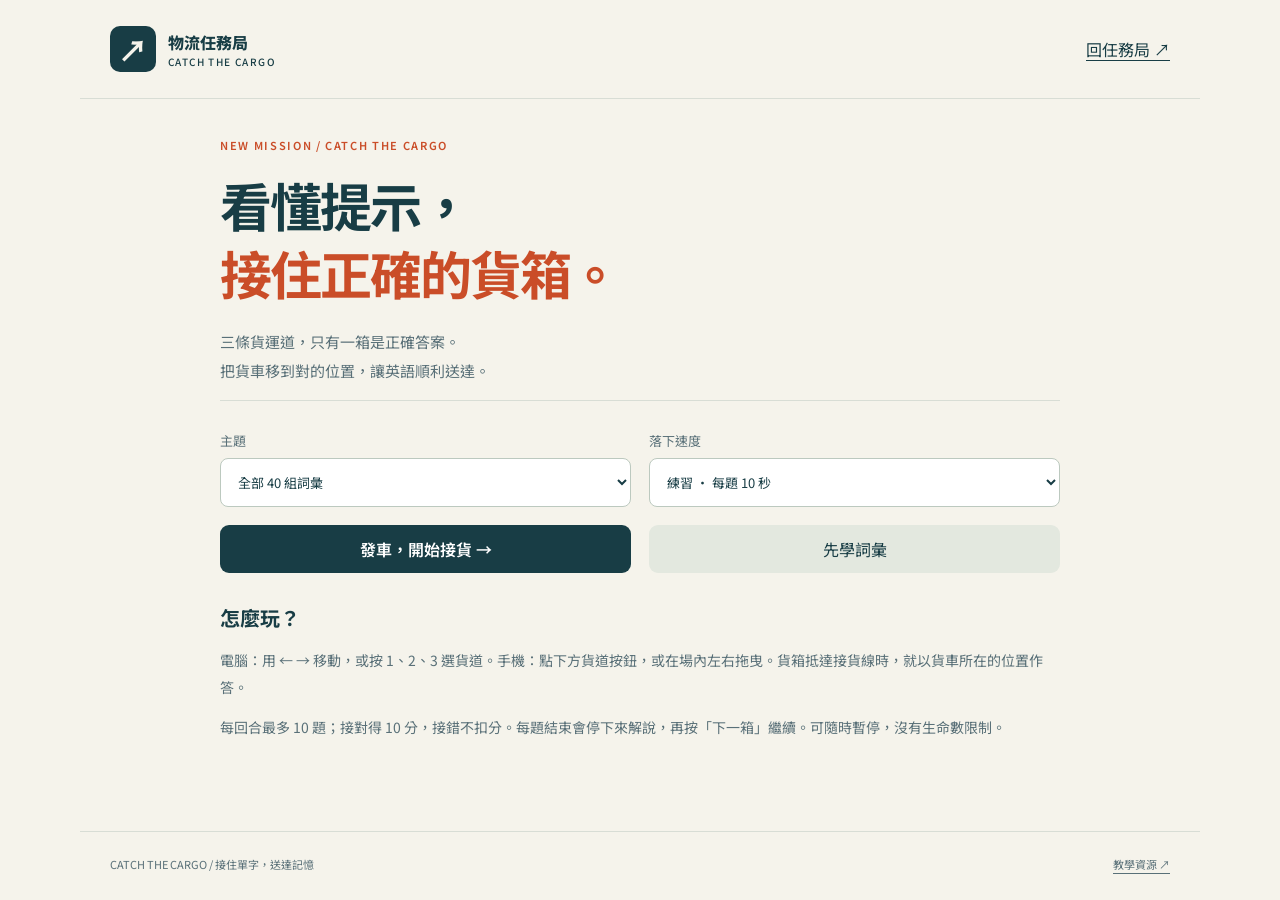
==== catch.html @ b596f2d3 "Add cargo catch game with keyboard, touch, pause and vocabulary review" ====
<!doctype html>
<html lang="zh-Hant"><head><meta charset="utf-8"><meta name="viewport" content="width=device-width,initial-scale=1"><meta name="theme-color" content="#133b45"><title>貨箱接接樂｜物流任務局</title><link rel="stylesheet" href="style.css"><link rel="stylesheet" href="catch.css"></head>
<body><header class="top"><a class="brand" href="./"><span class="brand-icon" aria-hidden="true">↗</span><span>物流任務局<small>CATCH THE CARGO</small></span></a><a href="./">回任務局 ↗</a></header><main class="catch-main">
<section id="catch-setup"><p class="eyebrow">NEW MISSION / CATCH THE CARGO</p><h1>看懂提示，<br><em>接住正確的貨箱。</em></h1><p class="intro">三條貨運道，只有一箱是正確答案。<br>把貨車移到對的位置，讓英語順利送達。</p><div class="setup"><label>主題<select id="catch-category"><option value="all">全部 40 組詞彙</option></select></label><label>落下速度<select id="catch-speed"><option value="10000">練習 · 每題 10 秒</option><option value="7000">挑戰 · 每題 7 秒</option></select></label><button id="catch-start" class="primary">發車，開始接貨 →</button><a href="./" class="secondary">先學詞彙</a></div><div class="catch-rules"><h2>怎麼玩？</h2><p>電腦：用 ← → 移動，或按 1、2、3 選貨道。手機：點下方貨道按鈕，或在場內左右拖曳。貨箱抵達接貨線時，就以貨車所在的位置作答。</p><p>每回合最多 10 題；接對得 10 分，接錯不扣分。每題結束會停下來解說，再按「下一箱」繼續。可隨時暫停，沒有生命數限制。</p></div></section>
<section id="catch-play" hidden><div class="section-head"><a href="./">← 返回任務局</a><button id="catch-pause" class="secondary">暫停</button></div><div class="catch-status"><span id="catch-count"></span><span id="catch-score"></span><span id="catch-time"></span></div><div class="catch-target"><p class="eyebrow">CATCH THIS / 接住這個詞</p><h2 id="catch-prompt"></h2></div><div id="catch-arena" class="catch-arena" aria-label="三條貨道，使用下方按鈕或左右方向鍵移動貨車"><div class="lane-lines" aria-hidden="true"><span>01</span><span>02</span><span>03</span></div><div id="catch-boxes" class="catch-boxes"></div><div class="catch-line" aria-hidden="true">接貨線</div><div id="catch-truck" class="catch-truck" aria-hidden="true"><span>▣</span> 物流車<div class="wheels">●　　 ●</div></div><div id="catch-overlay" class="catch-overlay" hidden><strong>暫停中</strong><span>按「繼續」再接貨</span></div></div><div class="lane-controls" role="group" aria-label="選擇貨車所在貨道"><button data-lane="0" class="secondary" aria-pressed="false">1 · 左道</button><button data-lane="1" class="secondary" aria-pressed="true">2 · 中道</button><button data-lane="2" class="secondary" aria-pressed="false">3 · 右道</button></div><p class="catch-help">← → 移動 · 1 / 2 / 3 選道 · 空白鍵暫停</p><div id="catch-feedback" class="feedback" aria-live="polite"></div><button id="catch-next" class="primary" hidden>下一箱 →</button></section>
<section id="catch-results" class="result" hidden><p class="eyebrow">DELIVERY REPORT</p><h1>這一趟，辛苦了！</h1><p id="catch-final-score" class="big-score"></p><p id="catch-final-text"></p><div class="result-actions"><button id="catch-retry" class="primary">錯題再接一次</button><button id="catch-again" class="secondary">重新發車</button><button id="catch-settings" class="quiet">更換主題或速度</button></div><div id="catch-review"></div></section>
</main><footer><span>CATCH THE CARGO / 接住單字，送達記憶</span><a href="https://github.com/ij-teacher/logistics-vocabulary-game">教學資源 ↗</a></footer><script src="resources/vocabulary.js"></script><script src="catch-engine.js"></script><script src="catch.js"></script></body></html>
---- style.css ----
@import url('https://fonts.googleapis.com/css2?family=Noto+Sans+TC:wght@400;500;600;700;800&display=swap');
:root{--ink:#183d45;--muted:#597078;--paper:#f5f3eb;--orange:#ca4d28;--line:#d8ddd5;--mint:#e5eee5}*{box-sizing:border-box}body{margin:0;background:var(--paper);color:var(--ink);font-family:'Noto Sans TC',system-ui,sans-serif}button,select,a{ -webkit-tap-highlight-color:transparent}button,select{font:inherit}button,a{touch-action:manipulation}button{cursor:pointer}a{color:inherit;text-underline-offset:4px}button:focus-visible,a:focus-visible,select:focus-visible{outline:3px solid var(--orange);outline-offset:4px}button:disabled{cursor:default}button,.secondary{min-height:46px;border-radius:9px;padding:12px 20px;border:0}.primary{background:var(--ink);color:#fff;font-weight:600}.primary:hover{background:#245661}.secondary{background:#e3e8df;color:var(--ink);text-decoration:none;display:inline-flex;justify-content:center;align-items:center}.quiet{background:transparent;color:var(--ink)}.top,main,footer{max-width:1120px;margin:auto}.top{padding:26px 30px;display:flex;justify-content:space-between;align-items:center;border-bottom:1px solid var(--line)}.brand{text-decoration:none;display:flex;gap:12px;align-items:center;font-weight:800}.brand small{display:block;letter-spacing:.14em;font-size:10px;font-weight:500}.brand-icon{background:var(--ink);color:var(--paper);border-radius:10px;font-size:30px;width:46px;height:46px;display:grid;place-items:center}main{padding:38px 30px 60px}.hero{display:grid;grid-template-columns:1.4fr 1fr;gap:46px;align-items:center;padding:25px 0 55px}.eyebrow,.label{font-size:11px;font-weight:600;letter-spacing:.15em}.eyebrow{color:var(--orange);margin:0 0 18px}h1{font-size:clamp(34px,5vw,57px);line-height:1.3;letter-spacing:-.04em;margin:0 0 22px}h1 em{font-style:normal;color:var(--orange)}h2{font-size:26px;line-height:1.5;margin:0}h3{margin:10px 0}.intro{font-size:15px;line-height:1.9;color:var(--muted)}.tags{display:flex;flex-wrap:wrap;gap:10px;margin-top:24px}.tags span{border:1px solid #cbd3c7;border-radius:30px;padding:7px 13px;font-size:12px}.shipment{min-height:305px;background:var(--mint);border-radius:18px;padding:24px;display:flex;flex-direction:column;align-items:center;justify-content:space-between;gap:18px;transform:rotate(2deg)}.label{color:var(--muted)}.parcel{background:#d4a978;width:155px;height:130px;border:2px solid #a57e52;box-shadow:12px 10px 0 #b99365;display:flex;flex-direction:column;align-items:center;justify-content:center;font-size:40px;font-weight:800;position:relative;transform:rotate(-7deg)}.parcel:before{content:'';position:absolute;top:0;left:65px;width:24px;height:25px;background:#f0d5ae}.parcel span{font-size:6px;letter-spacing:.05em}.route{display:flex;gap:18px;font-size:13px}.route b{font-weight:400;color:var(--orange)}.setup{border-top:1px solid var(--line);padding-top:30px;display:grid;grid-template-columns:1fr 1fr;gap:18px;align-items:end}.setup>div{grid-column:1/-1}.setup .eyebrow{margin-bottom:8px}.setup h2{margin-bottom:10px}.setup label{display:flex;flex-direction:column;gap:8px;font-size:13px;color:var(--muted)}select{border:1px solid #bcc9bf;background:#fff;border-radius:8px;padding:13px;color:var(--ink);width:100%;min-height:48px}.privacy{font-size:12px;color:var(--muted);margin:18px 0 36px}.teacher{border-top:1px solid var(--line);padding-top:22px;line-height:1.9;font-size:13px}.teacher summary{cursor:pointer;font-weight:600}.teacher p{max-width:760px}.section-head{display:flex;align-items:center;justify-content:space-between;gap:12px;margin:0 0 30px}.score{font-weight:700}.progress-label{display:flex;justify-content:space-between;font-size:13px;gap:12px}progress{appearance:none;width:100%;height:7px;border:0;border-radius:5px;margin:12px 0 30px;background:#dce4d9}progress::-webkit-progress-bar{background:#dce4d9;border-radius:5px}progress::-webkit-progress-value{background:var(--orange);border-radius:5px}progress::-moz-progress-bar{background:var(--orange)}.question-card{background:#fff;border:1px solid var(--line);border-radius:18px;padding:36px;max-width:850px;margin:auto}.question-card h2{overflow-wrap:anywhere}.hint{color:var(--muted);font-size:13px;line-height:1.7;min-height:18px}.answers{display:grid;grid-template-columns:1fr 1fr;gap:14px;margin-top:28px}.answer{text-align:left;border:1px solid #cbd6cb;background:var(--paper);color:var(--ink);line-height:1.6;padding:18px;overflow-wrap:anywhere;display:flex;align-items:center;gap:12px}.answer:not(:disabled):hover{background:var(--mint)}.answer .letter{font-size:12px;color:var(--muted);flex-shrink:0}.answer.correct{border:2px solid #27734e;background:#e6f3e9}.answer.wrong{border:2px solid #b43e29;background:#fcece7}.feedback{margin:20px 0;line-height:1.8}.feedback:empty{display:none}.feedback strong{display:block}.study-card{text-align:center;min-height:330px;display:flex;align-items:center;justify-content:center;flex-direction:column;gap:18px}.study-card p{margin:0}.abbr{color:var(--orange);font-size:24px}.study-card #study-def{line-height:1.8;color:var(--muted)}.study-nav{display:flex;justify-content:space-between;margin:25px auto;max-width:850px}.result{max-width:850px;margin:25px auto}.result h1{font-size:38px}.big-score{font-size:64px;font-weight:800;margin:20px 0;color:var(--orange)}.result-actions{display:flex;flex-wrap:wrap;gap:12px;margin:24px 0}.review-item{padding:18px 0;border-top:1px solid var(--line);line-height:1.8}.review-item p{margin:8px 0;font-size:14px;color:var(--muted)}.qr-panel{text-align:center;background:#fff;border:1px solid var(--line);padding:30px;border-radius:18px;max-width:650px;margin:0 auto}.qr-panel .result-actions{justify-content:center}.qr-panel p{overflow-wrap:anywhere;line-height:1.8}.qr-panel img{max-width:100%;height:auto}.qr-panel h2{font-size:22px}footer{padding:24px 30px;border-top:1px solid var(--line);font-size:11px;display:flex;justify-content:space-between;gap:20px;color:var(--muted)}[hidden]{display:none!important}@media(max-width:650px){.top{padding:18px}.top .quiet{font-size:12px;padding:10px}.brand{font-size:14px}.brand-icon{width:36px;height:36px}main{padding:24px 18px 40px}.hero{grid-template-columns:1fr;gap:28px;padding:15px 0 35px}.shipment{min-height:220px;transform:none}.parcel{height:90px;width:120px;font-size:32px}.parcel:before{left:48px}.shipment .label{font-size:9px}.setup{grid-template-columns:1fr}.setup>div{grid-column:auto}.answers{grid-template-columns:1fr;gap:10px}.question-card{padding:23px 18px}.question-card h2{font-size:22px}.section-head{margin-bottom:20px}.qr-panel{padding:20px 14px}.qr-panel .section-head{flex-wrap:wrap}footer{padding:20px 18px;flex-wrap:wrap}.intro br{display:none}}@media print{body>*{display:none!important}main{display:block!important;padding:0}main>*{display:none!important}main>#qr-panel{display:block!important;border:0}.qr-panel .section-head{justify-content:center}.qr-panel button,.qr-panel .result-actions{display:none!important}}
---- catch.css ----
.catch-main{max-width:900px}.catch-main h1{font-size:clamp(34px,5vw,52px)}.catch-rules{margin:30px 0;line-height:1.9;color:var(--muted);font-size:14px}.catch-rules h2{font-size:20px;color:var(--ink)}.catch-status{display:flex;justify-content:space-between;gap:12px;font-size:14px;font-weight:600;font-variant-numeric:tabular-nums}.catch-target{margin:22px 0 18px;padding:18px 22px;background:var(--mint);border-radius:12px}.catch-target .eyebrow{margin-bottom:8px}.catch-arena{height:360px;position:relative;overflow:hidden;background:#e5ece5;border:1px solid #bdcdbf;border-radius:14px;touch-action:pan-y;user-select:none}.lane-lines{position:absolute;inset:0;display:grid;grid-template-columns:repeat(3,1fr);color:#799083;font-size:12px;text-align:center}.lane-lines span{padding-top:12px;border-right:1px dashed #aabdaf}.lane-lines span:last-child{border:0}.catch-boxes{position:absolute;left:0;right:0;top:0;height:112px;display:grid;grid-template-columns:repeat(3,1fr);gap:12px;padding:0 12px;will-change:transform}.cargo-box{position:relative;display:flex;flex-direction:column;align-items:center;justify-content:center;text-align:center;gap:5px;padding:15px 8px 8px;background:#e1bb8c;color:#413824;border:2px solid #b89567;border-radius:8px;overflow-wrap:anywhere;font-size:15px;line-height:1.4;font-weight:600}.cargo-box:before{content:'';position:absolute;top:0;width:22px;height:10px;background:#f4dfb7}.cargo-box small{font-size:12px;font-weight:400}.cargo-box.is-right{border:3px solid #28734e;background:#d4ebd9}.cargo-box.is-wrong{border:3px solid #b43e29;background:#f4d6cb}.catch-truck{position:absolute;bottom:22px;left:calc(100% / 3);width:calc(100% / 3);padding:10px;text-align:center;background:var(--ink);color:#fff;border-radius:10px;box-sizing:border-box;max-width:none;border:8px solid #e5ece5;transition:left .09s linear;font-size:16px}.catch-truck>span{color:#e1bb8c}.wheels{position:absolute;bottom:-8px;left:0;right:0;color:#183d45;font-size:19px}.catch-line{position:absolute;bottom:108px;left:0;right:0;border-top:2px dashed #799083;color:#597078;font-size:11px;padding:3px 10px}.lane-controls{display:grid;grid-template-columns:repeat(3,1fr);gap:12px;margin-top:14px}.lane-controls button[aria-pressed=true]{background:var(--ink);color:#fff}.catch-help{font-size:12px;color:var(--muted);text-align:center}.catch-overlay{position:absolute;inset:0;z-index:3;background:#f5f3ebed;display:flex;align-items:center;justify-content:center;flex-direction:column;gap:10px}.catch-overlay strong{font-size:26px}.catch-overlay span{font-size:14px}.catch-link{grid-column:1/-1;background:#ca4d28;color:#fff;text-decoration:none;border-radius:9px;padding:16px 20px;display:flex;justify-content:space-between;align-items:center;font-weight:600;gap:12px}.catch-link small{font-size:12px;font-weight:400;opacity:.95}@media(max-width:650px){.catch-arena{height:330px}.catch-boxes{gap:6px;padding:0 5px;height:112px}.cargo-box{font-size:12px;padding:15px 5px 6px}.cargo-box small{font-size:11px}.lane-controls{gap:6px}.lane-controls button{padding:12px 6px;font-size:13px}.catch-truck{font-size:13px;padding:8px 2px}.catch-target{padding:15px}.catch-target h2{font-size:23px}.catch-link{align-items:flex-start;flex-direction:column}.catch-status{font-size:13px}}@media(prefers-reduced-motion:reduce){.catch-truck{transition:none}}
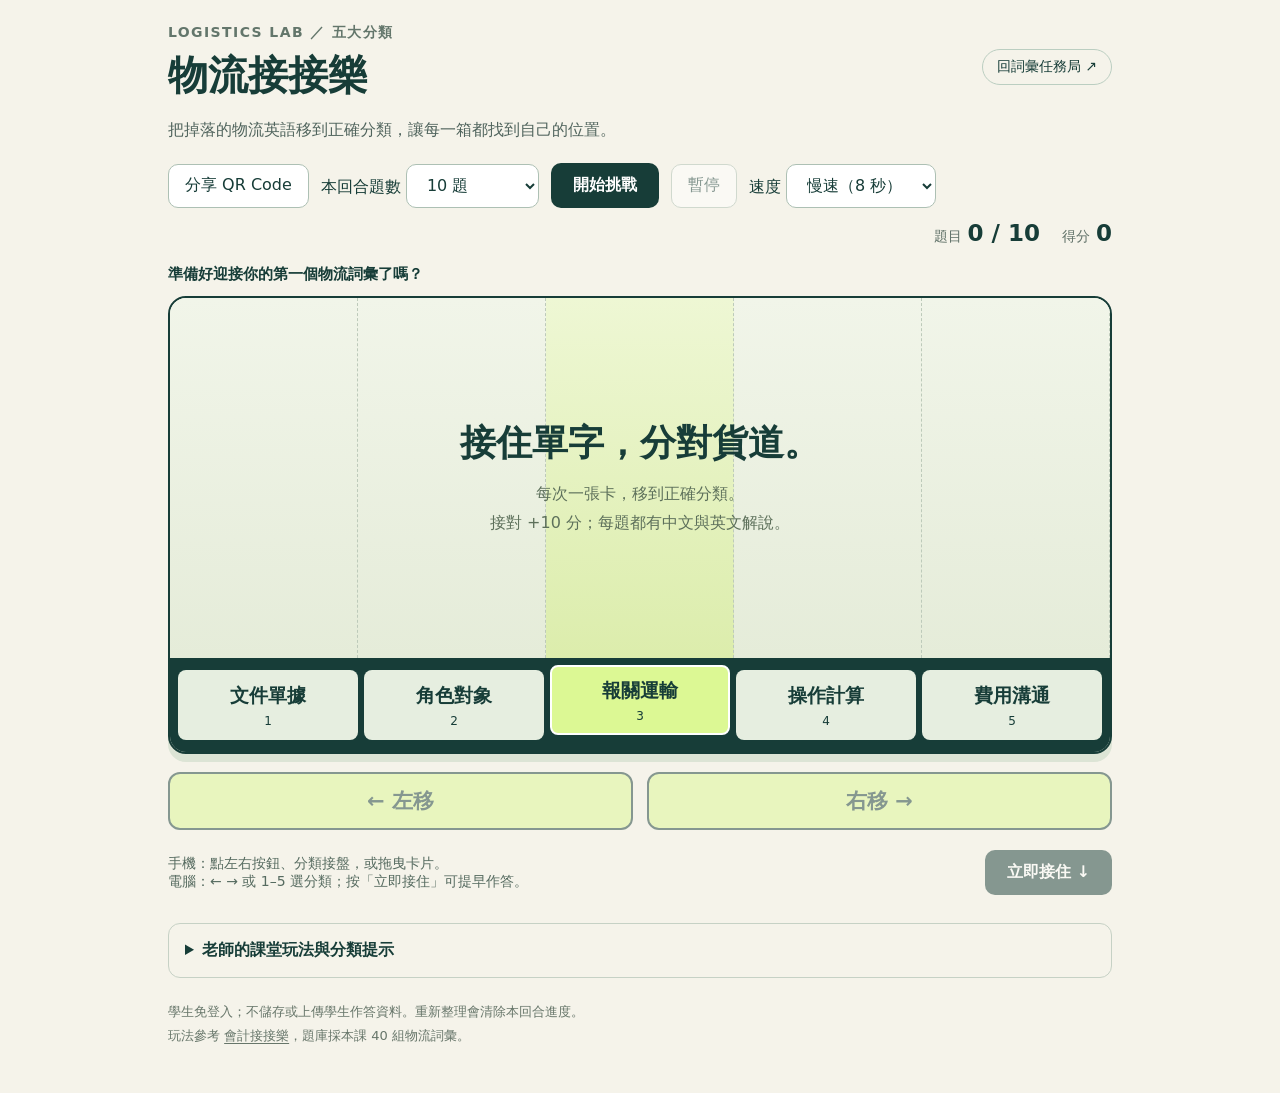
==== commit a09ed276: "Match accounting catch gameplay with five logistics categories and direct QR" ====
--- a/catch.html
+++ b/catch.html
@@ -1,7 +1,10 @@
-<!doctype html>
-<html lang="zh-Hant"><head><meta charset="utf-8"><meta name="viewport" content="width=device-width,initial-scale=1"><meta name="theme-color" content="#133b45"><title>貨箱接接樂｜物流任務局</title><link rel="stylesheet" href="style.css"><link rel="stylesheet" href="catch.css"></head>
-<body><header class="top"><a class="brand" href="./"><span class="brand-icon" aria-hidden="true">↗</span><span>物流任務局<small>CATCH THE CARGO</small></span></a><a href="./">回任務局 ↗</a></header><main class="catch-main">
-<section id="catch-setup"><p class="eyebrow">NEW MISSION / CATCH THE CARGO</p><h1>看懂提示，<br><em>接住正確的貨箱。</em></h1><p class="intro">三條貨運道，只有一箱是正確答案。<br>把貨車移到對的位置，讓英語順利送達。</p><div class="setup"><label>主題<select id="catch-category"><option value="all">全部 40 組詞彙</option></select></label><label>落下速度<select id="catch-speed"><option value="10000">練習 · 每題 10 秒</option><option value="7000">挑戰 · 每題 7 秒</option></select></label><button id="catch-start" class="primary">發車，開始接貨 →</button><a href="./" class="secondary">先學詞彙</a></div><div class="catch-rules"><h2>怎麼玩？</h2><p>電腦：用 ← → 移動，或按 1、2、3 選貨道。手機：點下方貨道按鈕，或在場內左右拖曳。貨箱抵達接貨線時，就以貨車所在的位置作答。</p><p>每回合最多 10 題；接對得 10 分，接錯不扣分。每題結束會停下來解說，再按「下一箱」繼續。可隨時暫停，沒有生命數限制。</p></div></section>
-<section id="catch-play" hidden><div class="section-head"><a href="./">← 返回任務局</a><button id="catch-pause" class="secondary">暫停</button></div><div class="catch-status"><span id="catch-count"></span><span id="catch-score"></span><span id="catch-time"></span></div><div class="catch-target"><p class="eyebrow">CATCH THIS / 接住這個詞</p><h2 id="catch-prompt"></h2></div><div id="catch-arena" class="catch-arena" aria-label="三條貨道，使用下方按鈕或左右方向鍵移動貨車"><div class="lane-lines" aria-hidden="true"><span>01</span><span>02</span><span>03</span></div><div id="catch-boxes" class="catch-boxes"></div><div class="catch-line" aria-hidden="true">接貨線</div><div id="catch-truck" class="catch-truck" aria-hidden="true"><span>▣</span> 物流車<div class="wheels">●　　 ●</div></div><div id="catch-overlay" class="catch-overlay" hidden><strong>暫停中</strong><span>按「繼續」再接貨</span></div></div><div class="lane-controls" role="group" aria-label="選擇貨車所在貨道"><button data-lane="0" class="secondary" aria-pressed="false">1 · 左道</button><button data-lane="1" class="secondary" aria-pressed="true">2 · 中道</button><button data-lane="2" class="secondary" aria-pressed="false">3 · 右道</button></div><p class="catch-help">← → 移動 · 1 / 2 / 3 選道 · 空白鍵暫停</p><div id="catch-feedback" class="feedback" aria-live="polite"></div><button id="catch-next" class="primary" hidden>下一箱 →</button></section>
-<section id="catch-results" class="result" hidden><p class="eyebrow">DELIVERY REPORT</p><h1>這一趟，辛苦了！</h1><p id="catch-final-score" class="big-score"></p><p id="catch-final-text"></p><div class="result-actions"><button id="catch-retry" class="primary">錯題再接一次</button><button id="catch-again" class="secondary">重新發車</button><button id="catch-settings" class="quiet">更換主題或速度</button></div><div id="catch-review"></div></section>
-</main><footer><span>CATCH THE CARGO / 接住單字，送達記憶</span><a href="https://github.com/ij-teacher/logistics-vocabulary-game">教學資源 ↗</a></footer><script src="resources/vocabulary.js"></script><script src="catch-engine.js"></script><script src="catch.js"></script></body></html>
+<!doctype html><html lang="zh-Hant"><head><meta charset="utf-8"><meta name="viewport" content="width=device-width,initial-scale=1"><meta name="theme-color" content="#173d38"><title>物流接接樂｜五大分類挑戰</title><link rel="stylesheet" href="catch.css"></head><body><main>
+<header><div><div class="tag">LOGISTICS LAB ／ 五大分類</div><h1>物流接接樂</h1></div><a class="badge" href="./">回詞彙任務局 ↗</a></header><p class="intro">把掉落的物流英語移到正確分類，讓每一箱都找到自己的位置。</p>
+<div class="toolbar"><button id="share-game" class="secondary">分享 QR Code</button><label>本回合題數 <select id="round-count" class="secondary"><option value="10">10 題</option><option value="20">20 題</option><option value="all">全部 40 題</option></select></label><button id="catch-start" class="primary">開始挑戰</button><button id="catch-pause" class="secondary" disabled>暫停</button><label>速度 <select id="catch-speed" class="secondary"><option value="8000">慢速（8 秒）</option><option value="5000">快速（5 秒）</option></select></label><div class="stats"><div><span>題目</span><b id="catch-count">0 / 10</b></div><div><span>得分</span><b id="catch-score">0</b></div></div></div>
+<div id="current-term" class="current-term" aria-live="polite">準備好迎接你的第一個物流詞彙了嗎？</div>
+<section class="board" aria-label="物流五大分類接物遊戲"><div id="catch-sky" class="sky"><div class="lane"></div><div class="lane"></div><div class="lane active"></div><div class="lane"></div><div class="lane"></div><div id="catch-card" hidden></div><div id="catch-welcome" class="welcome"><strong>接住單字，分對貨道。</strong><span>每次一張卡，移到正確分類。<br>接對 +10 分；每題都有中文與英文解說。</span></div><div id="catch-paused" class="paused" hidden><strong>暫停中</strong><span>按「繼續」再接貨</span></div></div><div id="catch-bins" class="bins" role="group" aria-label="五個物流分類"></div></section>
+<div class="mobile-controls" aria-label="左右移動控制"><button id="move-left" class="move-button" disabled>← 左移</button><button id="move-right" class="move-button" disabled>右移 →</button></div><div class="below"><span class="hint">手機：點左右按鈕、分類接盤，或拖曳卡片。<br>電腦：← → 或 1–5 選分類；按「立即接住」可提早作答。</span><button id="catch-now" class="primary" disabled>立即接住 ↓</button></div>
+<section id="catch-feedback" class="feedback" aria-live="polite" hidden><h2 id="feedback-title"></h2><p id="feedback-text"></p></section><section id="catch-results" class="summary" hidden><h2 id="final-title"></h2><p id="final-text"></p><div class="toolbar"><button id="catch-retry" class="primary">錯題再接一次</button><button id="catch-again" class="secondary">再玩一回合</button></div><div id="catch-review"></div></section>
+<details><summary>老師的課堂玩法與分類提示</summary><p>玩法參考「會計接接樂」。每題出現一個英文詞彙，移動卡片到下方正確的分類，落到底部或按「立即接住」即作答。接完自動進入下一題，下方保留上一題解說。每回合隨機抽題且不重複，可選 10 題、20 題或全部 40 題。答對 10 分、不扣分，可暫停、調速及錯題重練。</p><p>分類依本課詞彙表：例如 Booking 歸「操作計算」、Customs Clearance 歸「報關運輸」、Incoterms 歸「費用溝通」。實務工作可能跨類，本遊戲依教師提供的五類練習。</p><p><a href="resources/vocabulary.csv">下載中英詞彙表</a> · <a href="resources/teacher-guide.md">教師使用說明</a> · <a href="https://github.com/ij-teacher/logistics-vocabulary-game">GitHub 教材與原始碼</a></p></details>
+<dialog id="share-dialog" aria-labelledby="share-title"><h2 id="share-title">分享物流接接樂</h2><p>學生掃碼即可玩，不用登入。</p><img src="assets/catch-qr.svg" width="280" height="280" alt="物流接接樂網址 QR code"><p><a href="https://ij-teacher.github.io/logistics-vocabulary-game/catch.html">ij-teacher.github.io/logistics-vocabulary-game/catch.html</a></p><div class="toolbar"><a class="secondary" href="assets/catch-qr.svg" download="logistics-catch-qr.svg">下載 QR Code</a><button id="print-share" class="primary">列印</button><button id="close-share" class="secondary">關閉</button></div></dialog>
+<footer>學生免登入；不儲存或上傳學生作答資料。重新整理會清除本回合進度。<br>玩法參考 <a href="https://ij-teacher.github.io/accounting-catch-game/">會計接接樂</a>，題庫採本課 40 組物流詞彙。</footer></main><script src="resources/vocabulary.js"></script><script src="catch-engine.js"></script><script src="catch.js"></script></body></html>
--- a/catch.css
+++ b/catch.css
@@ -1 +1 @@
-.catch-main{max-width:900px}.catch-main h1{font-size:clamp(34px,5vw,52px)}.catch-rules{margin:30px 0;line-height:1.9;color:var(--muted);font-size:14px}.catch-rules h2{font-size:20px;color:var(--ink)}.catch-status{display:flex;justify-content:space-between;gap:12px;font-size:14px;font-weight:600;font-variant-numeric:tabular-nums}.catch-target{margin:22px 0 18px;padding:18px 22px;background:var(--mint);border-radius:12px}.catch-target .eyebrow{margin-bottom:8px}.catch-arena{height:360px;position:relative;overflow:hidden;background:#e5ece5;border:1px solid #bdcdbf;border-radius:14px;touch-action:pan-y;user-select:none}.lane-lines{position:absolute;inset:0;display:grid;grid-template-columns:repeat(3,1fr);color:#799083;font-size:12px;text-align:center}.lane-lines span{padding-top:12px;border-right:1px dashed #aabdaf}.lane-lines span:last-child{border:0}.catch-boxes{position:absolute;left:0;right:0;top:0;height:112px;display:grid;grid-template-columns:repeat(3,1fr);gap:12px;padding:0 12px;will-change:transform}.cargo-box{position:relative;display:flex;flex-direction:column;align-items:center;justify-content:center;text-align:center;gap:5px;padding:15px 8px 8px;background:#e1bb8c;color:#413824;border:2px solid #b89567;border-radius:8px;overflow-wrap:anywhere;font-size:15px;line-height:1.4;font-weight:600}.cargo-box:before{content:'';position:absolute;top:0;width:22px;height:10px;background:#f4dfb7}.cargo-box small{font-size:12px;font-weight:400}.cargo-box.is-right{border:3px solid #28734e;background:#d4ebd9}.cargo-box.is-wrong{border:3px solid #b43e29;background:#f4d6cb}.catch-truck{position:absolute;bottom:22px;left:calc(100% / 3);width:calc(100% / 3);padding:10px;text-align:center;background:var(--ink);color:#fff;border-radius:10px;box-sizing:border-box;max-width:none;border:8px solid #e5ece5;transition:left .09s linear;font-size:16px}.catch-truck>span{color:#e1bb8c}.wheels{position:absolute;bottom:-8px;left:0;right:0;color:#183d45;font-size:19px}.catch-line{position:absolute;bottom:108px;left:0;right:0;border-top:2px dashed #799083;color:#597078;font-size:11px;padding:3px 10px}.lane-controls{display:grid;grid-template-columns:repeat(3,1fr);gap:12px;margin-top:14px}.lane-controls button[aria-pressed=true]{background:var(--ink);color:#fff}.catch-help{font-size:12px;color:var(--muted);text-align:center}.catch-overlay{position:absolute;inset:0;z-index:3;background:#f5f3ebed;display:flex;align-items:center;justify-content:center;flex-direction:column;gap:10px}.catch-overlay strong{font-size:26px}.catch-overlay span{font-size:14px}.catch-link{grid-column:1/-1;background:#ca4d28;color:#fff;text-decoration:none;border-radius:9px;padding:16px 20px;display:flex;justify-content:space-between;align-items:center;font-weight:600;gap:12px}.catch-link small{font-size:12px;font-weight:400;opacity:.95}@media(max-width:650px){.catch-arena{height:330px}.catch-boxes{gap:6px;padding:0 5px;height:112px}.cargo-box{font-size:12px;padding:15px 5px 6px}.cargo-box small{font-size:11px}.lane-controls{gap:6px}.lane-controls button{padding:12px 6px;font-size:13px}.catch-truck{font-size:13px;padding:8px 2px}.catch-target{padding:15px}.catch-target h2{font-size:23px}.catch-link{align-items:flex-start;flex-direction:column}.catch-status{font-size:13px}}@media(prefers-reduced-motion:reduce){.catch-truck{transition:none}}
+*{box-sizing:border-box}body{margin:0;background:#f5f3ea;color:#173d38;font-family:system-ui,'Microsoft JhengHei',sans-serif}button,select{font:inherit}button{cursor:pointer;touch-action:manipulation}button:disabled{cursor:default;opacity:.5}main{max-width:980px;margin:auto;padding:24px 18px}header{display:flex;align-items:center;justify-content:space-between;gap:12px}h1{font-size:clamp(26px,5vw,40px);margin:6px 0}p{line-height:1.65}a{color:inherit;text-underline-offset:3px}.tag{font-size:14px;font-weight:700;letter-spacing:.1em;color:#63766b}.badge{border:1px solid #bbcec1;padding:8px 14px;border-radius:24px;font-size:14px;white-space:nowrap;text-decoration:none}.intro{margin:8px 0 20px;color:#50645d}.toolbar{display:flex;gap:12px;align-items:center;flex-wrap:wrap;margin-bottom:16px}.primary{background:#173d38;color:white;border:0;border-radius:10px;padding:12px 22px;font-weight:700;min-height:44px}.secondary{background:white;border:1px solid #adc0b4;border-radius:10px;padding:10px 16px;color:#173d38;min-height:44px;text-decoration:none}.stats{margin-left:auto;display:flex;gap:22px}.stats span{font-size:14px;color:#617269}.stats b{font-size:23px;color:#173d38;margin-left:6px;font-variant-numeric:tabular-nums}.current-term{font-size:15px;font-weight:600;margin:10px 0;overflow-wrap:anywhere;line-height:1.6}.board{border:2px solid #173d38;border-radius:18px;overflow:hidden;background:#e9eee2;box-shadow:0 8px 0 #dce4d5;position:relative}.sky{height:clamp(260px,40vh,360px);position:relative;display:grid;grid-template-columns:repeat(5,1fr);touch-action:none}.lane{border-right:1px dashed #bdcaba;background:linear-gradient(180deg,#f1f5e9,#e5ecd9)}.lane:last-of-type{border:0}.lane.active{background:linear-gradient(180deg,#eef7d4,#dcedac)}#catch-card{position:absolute;top:16px;left:41%;width:18%;min-height:60px;display:flex;align-items:center;justify-content:center;text-align:center;padding:10px 5px;background:#fff9e8;border:2px solid #173d38;border-radius:12px;box-shadow:0 5px 0 #173d3826;font-weight:800;font-size:clamp(13px,2vw,19px);z-index:2;user-select:none;overflow-wrap:anywhere;line-height:1.4}.welcome,.paused{position:absolute;inset:0;display:flex;flex-direction:column;align-items:center;justify-content:center;text-align:center;padding:20px;pointer-events:none}.welcome strong{font-size:clamp(24px,4vw,36px)}.welcome span,.paused span{margin-top:12px;line-height:1.8;color:#5d705b}.paused{background:#f5f3eaed;z-index:3}.paused strong{font-size:28px}.bins{display:grid;grid-template-columns:repeat(5,minmax(0,1fr));gap:6px;background:#173d38;padding:12px 8px}.bin{border:2px solid transparent;border-radius:8px;background:#e6eee0;color:#173d38;min-height:70px;padding:7px 2px;font-weight:800;font-size:clamp(14px,2.1vw,19px);min-width:0;overflow-wrap:anywhere}.bin small{display:block;font-weight:400;font-size:12px;margin-top:5px}.bin[aria-pressed=true]{background:#dcf894;border-color:white;transform:translateY(-5px)}.mobile-controls{display:flex;gap:14px;margin-top:18px}.move-button{flex:1;min-height:58px;border:2px solid #173d38;border-radius:12px;background:#dcf894;color:#173d38;font-size:21px;font-weight:800;user-select:none}.move-button:active{background:#bad976;transform:translateY(2px)}.below{display:flex;justify-content:space-between;gap:10px;margin-top:20px;align-items:center;flex-wrap:wrap}.hint{font-size:14px;color:#566b60}.feedback{background:white;border:1px solid #c6d1c5;border-left:6px solid #658964;border-radius:12px;margin-top:18px;padding:18px}.feedback h2{font-size:22px;margin:0 0 8px}.feedback p{margin:0;overflow-wrap:anywhere}.feedback.bad{border-left-color:#b55c38}.summary{background:white;padding:24px;border-radius:16px;border:1px solid #c6d1c5;margin-top:20px}.summary h2{margin-top:0}.review-item{padding:14px 0;border-top:1px solid #e2e8dc;line-height:1.7}.review-item strong{display:block}details{margin-top:28px;padding:16px;border:1px solid #c6d1c5;border-radius:12px}summary{cursor:pointer;font-weight:700}footer{color:#67766a;font-size:13px;margin:22px 0;line-height:1.8}button:focus-visible,select:focus-visible,summary:focus-visible,a:focus-visible{outline:3px solid #b65b27;outline-offset:3px}#share-dialog{border:1px solid #adc0b4;border-radius:16px;padding:24px;max-width:520px;width:calc(100% - 32px);max-height:90dvh;overflow:auto;text-align:center;color:#173d38}#share-dialog::backdrop{background:#173d3880}#share-dialog img{display:block;max-width:100%;height:auto;margin:auto}#share-dialog a{overflow-wrap:anywhere}#share-dialog .toolbar{justify-content:center}[hidden]{display:none!important}.catch-link{grid-column:1/-1;background:#ca4d28;color:#fff;text-decoration:none;border-radius:9px;padding:16px 20px;display:flex;justify-content:space-between;align-items:center;font-weight:600;gap:12px}.catch-link small{font-size:12px;font-weight:400}@media(max-width:520px){main{padding:16px 10px}.stats{margin-left:0;width:100%;justify-content:space-between}.badge{font-size:12px;padding:7px}.toolbar{gap:8px;margin-bottom:10px}header{align-items:flex-start}.intro{font-size:14px;margin:6px 0 10px}.sky{height:clamp(165px,29svh,240px)}.bins{padding:8px 5px;gap:4px}.bin{min-height:60px;font-size:13px}.bin small{font-size:11px}.mobile-controls{margin-top:14px;gap:12px}.below{margin-top:10px}.hint{font-size:13px}.feedback{margin-top:12px;padding:14px}.feedback h2{font-size:18px}header .tag{font-size:12px}.stats b{font-size:20px}.current-term{font-size:14px}.catch-link{flex-direction:column;align-items:flex-start}}@media print{body main>*{display:none!important}body main>#share-dialog{display:block!important;position:static;border:0;max-height:none;width:100%}#share-dialog .toolbar{display:none}}
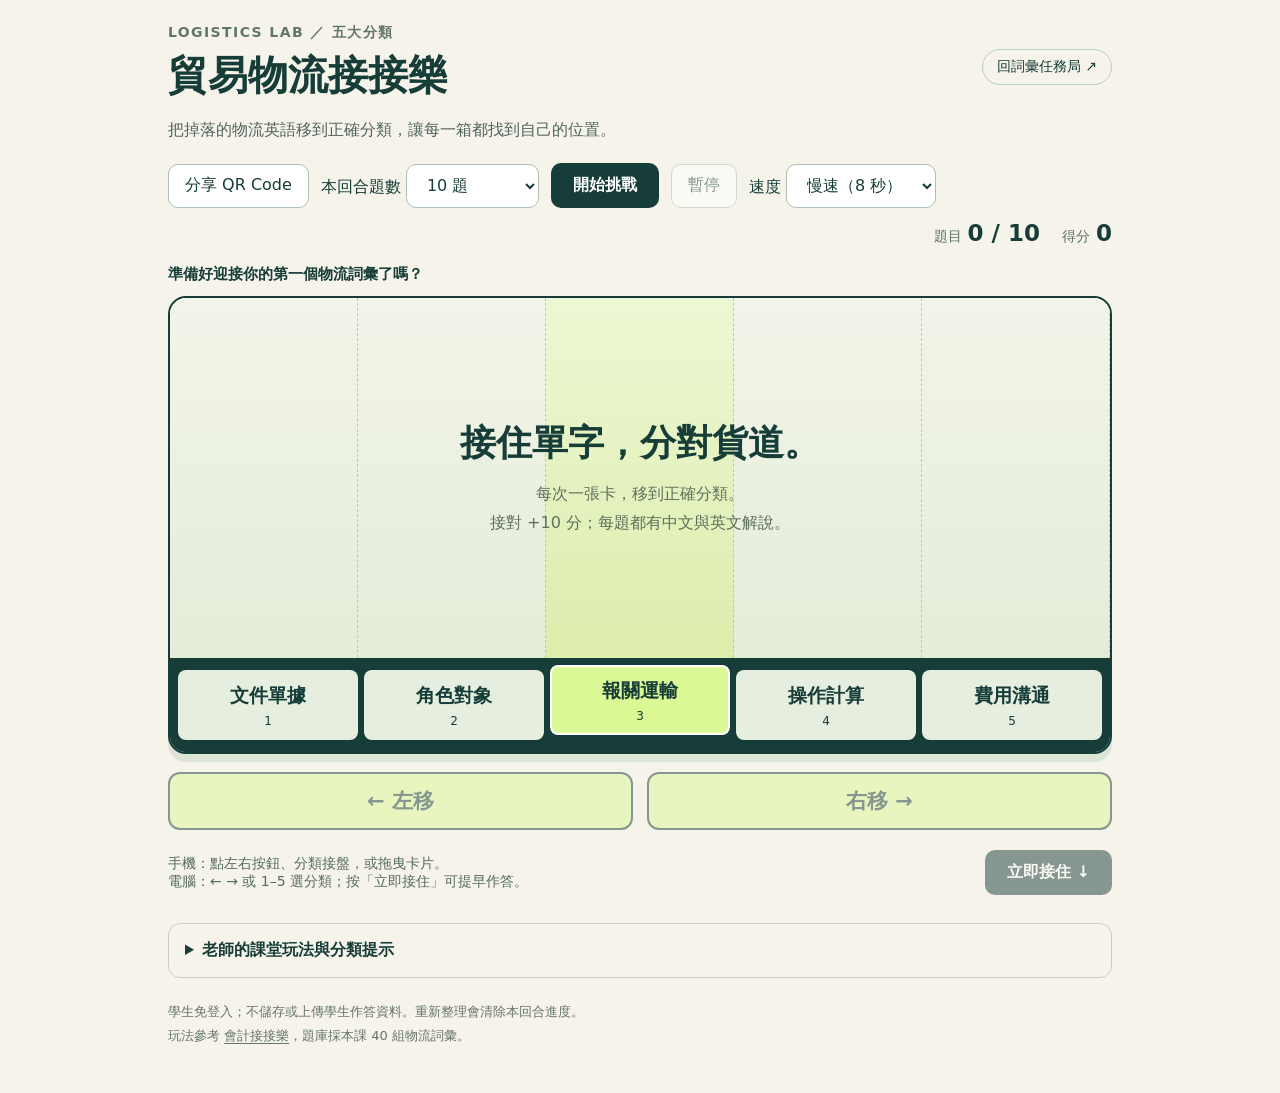
==== commit 45163eff: "Rename catch game to 貿易物流接接樂" ====
--- a/catch.html
+++ b/catch.html
@@ -1,10 +1,10 @@
-<!doctype html><html lang="zh-Hant"><head><meta charset="utf-8"><meta name="viewport" content="width=device-width,initial-scale=1"><meta name="theme-color" content="#173d38"><title>物流接接樂｜五大分類挑戰</title><link rel="stylesheet" href="catch.css"></head><body><main>
-<header><div><div class="tag">LOGISTICS LAB ／ 五大分類</div><h1>物流接接樂</h1></div><a class="badge" href="./">回詞彙任務局 ↗</a></header><p class="intro">把掉落的物流英語移到正確分類，讓每一箱都找到自己的位置。</p>
+<!doctype html><html lang="zh-Hant"><head><meta charset="utf-8"><meta name="viewport" content="width=device-width,initial-scale=1"><meta name="theme-color" content="#173d38"><title>貿易物流接接樂｜五大分類挑戰</title><link rel="stylesheet" href="catch.css?v=5"></head><body><main>
+<header><div><div class="tag">LOGISTICS LAB ／ 五大分類</div><h1>貿易物流接接樂</h1></div><a class="badge" href="./">回詞彙任務局 ↗</a></header><p class="intro">把掉落的物流英語移到正確分類，讓每一箱都找到自己的位置。</p>
 <div class="toolbar"><button id="share-game" class="secondary">分享 QR Code</button><label>本回合題數 <select id="round-count" class="secondary"><option value="10">10 題</option><option value="20">20 題</option><option value="all">全部 40 題</option></select></label><button id="catch-start" class="primary">開始挑戰</button><button id="catch-pause" class="secondary" disabled>暫停</button><label>速度 <select id="catch-speed" class="secondary"><option value="8000">慢速（8 秒）</option><option value="5000">快速（5 秒）</option></select></label><div class="stats"><div><span>題目</span><b id="catch-count">0 / 10</b></div><div><span>得分</span><b id="catch-score">0</b></div></div></div>
 <div id="current-term" class="current-term" aria-live="polite">準備好迎接你的第一個物流詞彙了嗎？</div>
 <section class="board" aria-label="物流五大分類接物遊戲"><div id="catch-sky" class="sky"><div class="lane"></div><div class="lane"></div><div class="lane active"></div><div class="lane"></div><div class="lane"></div><div id="catch-card" hidden></div><div id="catch-welcome" class="welcome"><strong>接住單字，分對貨道。</strong><span>每次一張卡，移到正確分類。<br>接對 +10 分；每題都有中文與英文解說。</span></div><div id="catch-paused" class="paused" hidden><strong>暫停中</strong><span>按「繼續」再接貨</span></div></div><div id="catch-bins" class="bins" role="group" aria-label="五個物流分類"></div></section>
 <div class="mobile-controls" aria-label="左右移動控制"><button id="move-left" class="move-button" disabled>← 左移</button><button id="move-right" class="move-button" disabled>右移 →</button></div><div class="below"><span class="hint">手機：點左右按鈕、分類接盤，或拖曳卡片。<br>電腦：← → 或 1–5 選分類；按「立即接住」可提早作答。</span><button id="catch-now" class="primary" disabled>立即接住 ↓</button></div>
 <section id="catch-feedback" class="feedback" aria-live="polite" hidden><h2 id="feedback-title"></h2><p id="feedback-text"></p></section><section id="catch-results" class="summary" hidden><h2 id="final-title"></h2><p id="final-text"></p><div class="toolbar"><button id="catch-retry" class="primary">錯題再接一次</button><button id="catch-again" class="secondary">再玩一回合</button></div><div id="catch-review"></div></section>
 <details><summary>老師的課堂玩法與分類提示</summary><p>玩法參考「會計接接樂」。每題出現一個英文詞彙，移動卡片到下方正確的分類，落到底部或按「立即接住」即作答。接完自動進入下一題，下方保留上一題解說。每回合隨機抽題且不重複，可選 10 題、20 題或全部 40 題。答對 10 分、不扣分，可暫停、調速及錯題重練。</p><p>分類依本課詞彙表：例如 Booking 歸「操作計算」、Customs Clearance 歸「報關運輸」、Incoterms 歸「費用溝通」。實務工作可能跨類，本遊戲依教師提供的五類練習。</p><p><a href="resources/vocabulary.csv">下載中英詞彙表</a> · <a href="resources/teacher-guide.md">教師使用說明</a> · <a href="https://github.com/ij-teacher/logistics-vocabulary-game">GitHub 教材與原始碼</a></p></details>
-<dialog id="share-dialog" aria-labelledby="share-title"><h2 id="share-title">分享物流接接樂</h2><p>學生掃碼即可玩，不用登入。</p><img src="assets/catch-qr.svg" width="280" height="280" alt="物流接接樂網址 QR code"><p><a href="https://ij-teacher.github.io/logistics-vocabulary-game/catch.html">ij-teacher.github.io/logistics-vocabulary-game/catch.html</a></p><div class="toolbar"><a class="secondary" href="assets/catch-qr.svg" download="logistics-catch-qr.svg">下載 QR Code</a><button id="print-share" class="primary">列印</button><button id="close-share" class="secondary">關閉</button></div></dialog>
-<footer>學生免登入；不儲存或上傳學生作答資料。重新整理會清除本回合進度。<br>玩法參考 <a href="https://ij-teacher.github.io/accounting-catch-game/">會計接接樂</a>，題庫採本課 40 組物流詞彙。</footer></main><script src="resources/vocabulary.js"></script><script src="catch-engine.js"></script><script src="catch.js"></script></body></html>
+<dialog id="share-dialog" aria-labelledby="share-title"><h2 id="share-title">分享貿易物流接接樂</h2><p>學生掃碼即可玩，不用登入。</p><img src="assets/catch-qr.svg" width="280" height="280" alt="貿易物流接接樂網址 QR code"><p><a href="https://ij-teacher.github.io/logistics-vocabulary-game/catch.html">ij-teacher.github.io/logistics-vocabulary-game/catch.html</a></p><div class="toolbar"><a class="secondary" href="assets/catch-qr.svg" download="logistics-catch-qr.svg">下載 QR Code</a><button id="print-share" class="primary">列印</button><button id="close-share" class="secondary">關閉</button></div></dialog>
+<footer>學生免登入；不儲存或上傳學生作答資料。重新整理會清除本回合進度。<br>玩法參考 <a href="https://ij-teacher.github.io/accounting-catch-game/">會計接接樂</a>，題庫採本課 40 組物流詞彙。</footer></main><script src="resources/vocabulary.js"></script><script src="catch-engine.js?v=5"></script><script src="catch.js?v=5"></script></body></html>
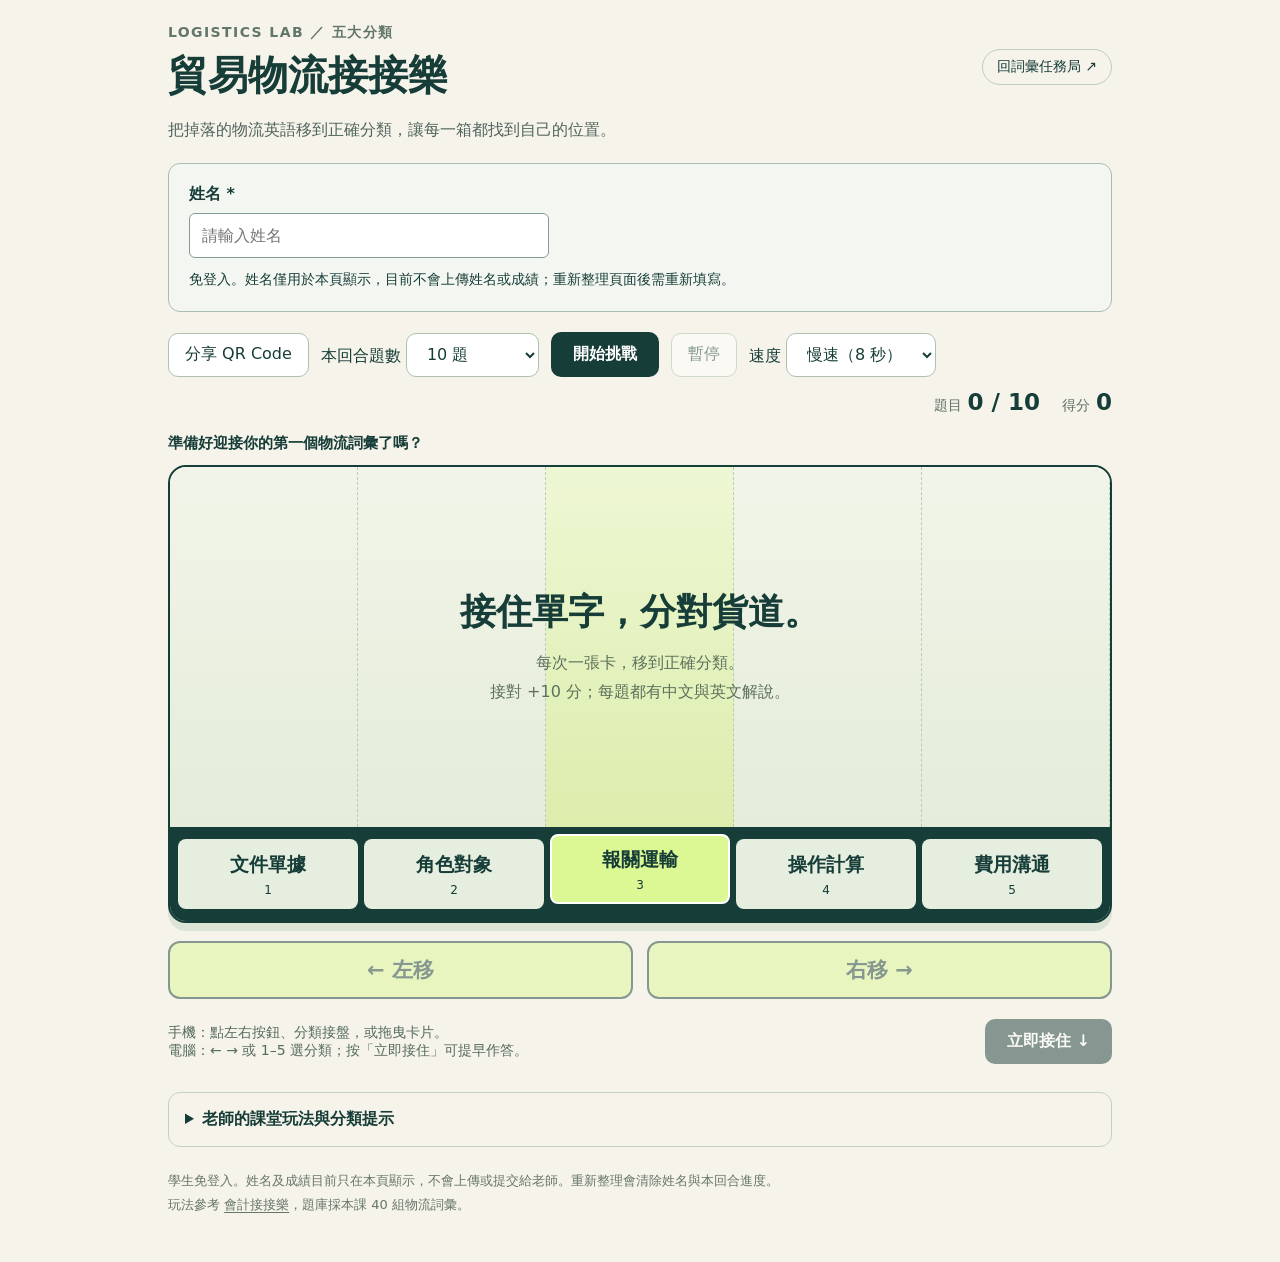
==== commit ddc0dcca: "Add required student name entry and named results without uploading student data" ====
--- a/catch.html
+++ b/catch.html
@@ -1,10 +1,10 @@
 <!doctype html><html lang="zh-Hant"><head><meta charset="utf-8"><meta name="viewport" content="width=device-width,initial-scale=1"><meta name="theme-color" content="#173d38"><title>貿易物流接接樂｜五大分類挑戰</title><link rel="stylesheet" href="catch.css?v=5"></head><body><main>
 <header><div><div class="tag">LOGISTICS LAB ／ 五大分類</div><h1>貿易物流接接樂</h1></div><a class="badge" href="./">回詞彙任務局 ↗</a></header><p class="intro">把掉落的物流英語移到正確分類，讓每一箱都找到自己的位置。</p>
-<div class="toolbar"><button id="share-game" class="secondary">分享 QR Code</button><label>本回合題數 <select id="round-count" class="secondary"><option value="10">10 題</option><option value="20">20 題</option><option value="all">全部 40 題</option></select></label><button id="catch-start" class="primary">開始挑戰</button><button id="catch-pause" class="secondary" disabled>暫停</button><label>速度 <select id="catch-speed" class="secondary"><option value="8000">慢速（8 秒）</option><option value="5000">快速（5 秒）</option></select></label><div class="stats"><div><span>題目</span><b id="catch-count">0 / 10</b></div><div><span>得分</span><b id="catch-score">0</b></div></div></div>
+<div class="student-entry" style="margin:20px 0;padding:20px;border:1px solid #aabbb4;border-radius:12px;background:#f4f7f1"><label for="catch-name" style="display:block;font-weight:700;margin-bottom:8px">姓名 <span aria-hidden="true">*</span></label><input id="catch-name" name="student-name" type="text" required maxlength="60" autocomplete="name" placeholder="請輸入姓名" style="width:100%;max-width:360px;padding:12px;font:inherit;border:1px solid #839b92;border-radius:6px" aria-describedby="catch-name-notice"><p id="catch-name-notice" style="font-size:14px;margin:10px 0 0">免登入。姓名僅用於本頁顯示，目前不會上傳姓名或成績；重新整理頁面後需重新填寫。</p></div><div class="toolbar"><button id="share-game" class="secondary">分享 QR Code</button><label>本回合題數 <select id="round-count" class="secondary"><option value="10">10 題</option><option value="20">20 題</option><option value="all">全部 40 題</option></select></label><button id="catch-start" class="primary">開始挑戰</button><button id="catch-pause" class="secondary" disabled>暫停</button><label>速度 <select id="catch-speed" class="secondary"><option value="8000">慢速（8 秒）</option><option value="5000">快速（5 秒）</option></select></label><div class="stats"><div><span>題目</span><b id="catch-count">0 / 10</b></div><div><span>得分</span><b id="catch-score">0</b></div></div></div>
 <div id="current-term" class="current-term" aria-live="polite">準備好迎接你的第一個物流詞彙了嗎？</div>
 <section class="board" aria-label="物流五大分類接物遊戲"><div id="catch-sky" class="sky"><div class="lane"></div><div class="lane"></div><div class="lane active"></div><div class="lane"></div><div class="lane"></div><div id="catch-card" hidden></div><div id="catch-welcome" class="welcome"><strong>接住單字，分對貨道。</strong><span>每次一張卡，移到正確分類。<br>接對 +10 分；每題都有中文與英文解說。</span></div><div id="catch-paused" class="paused" hidden><strong>暫停中</strong><span>按「繼續」再接貨</span></div></div><div id="catch-bins" class="bins" role="group" aria-label="五個物流分類"></div></section>
 <div class="mobile-controls" aria-label="左右移動控制"><button id="move-left" class="move-button" disabled>← 左移</button><button id="move-right" class="move-button" disabled>右移 →</button></div><div class="below"><span class="hint">手機：點左右按鈕、分類接盤，或拖曳卡片。<br>電腦：← → 或 1–5 選分類；按「立即接住」可提早作答。</span><button id="catch-now" class="primary" disabled>立即接住 ↓</button></div>
 <section id="catch-feedback" class="feedback" aria-live="polite" hidden><h2 id="feedback-title"></h2><p id="feedback-text"></p></section><section id="catch-results" class="summary" hidden><h2 id="final-title"></h2><p id="final-text"></p><div class="toolbar"><button id="catch-retry" class="primary">錯題再接一次</button><button id="catch-again" class="secondary">再玩一回合</button></div><div id="catch-review"></div></section>
 <details><summary>老師的課堂玩法與分類提示</summary><p>玩法參考「會計接接樂」。每題出現一個英文詞彙，移動卡片到下方正確的分類，落到底部或按「立即接住」即作答。接完自動進入下一題，下方保留上一題解說。每回合隨機抽題且不重複，可選 10 題、20 題或全部 40 題。答對 10 分、不扣分，可暫停、調速及錯題重練。</p><p>分類依本課詞彙表：例如 Booking 歸「操作計算」、Customs Clearance 歸「報關運輸」、Incoterms 歸「費用溝通」。實務工作可能跨類，本遊戲依教師提供的五類練習。</p><p><a href="resources/vocabulary.csv">下載中英詞彙表</a> · <a href="resources/teacher-guide.md">教師使用說明</a> · <a href="https://github.com/ij-teacher/logistics-vocabulary-game">GitHub 教材與原始碼</a></p></details>
 <dialog id="share-dialog" aria-labelledby="share-title"><h2 id="share-title">分享貿易物流接接樂</h2><p>學生掃碼即可玩，不用登入。</p><img src="assets/catch-qr.svg" width="280" height="280" alt="貿易物流接接樂網址 QR code"><p><a href="https://ij-teacher.github.io/logistics-vocabulary-game/catch.html">ij-teacher.github.io/logistics-vocabulary-game/catch.html</a></p><div class="toolbar"><a class="secondary" href="assets/catch-qr.svg" download="logistics-catch-qr.svg">下載 QR Code</a><button id="print-share" class="primary">列印</button><button id="close-share" class="secondary">關閉</button></div></dialog>
-<footer>學生免登入；不儲存或上傳學生作答資料。重新整理會清除本回合進度。<br>玩法參考 <a href="https://ij-teacher.github.io/accounting-catch-game/">會計接接樂</a>，題庫採本課 40 組物流詞彙。</footer></main><script src="resources/vocabulary.js"></script><script src="catch-engine.js?v=5"></script><script src="catch.js?v=5"></script></body></html>
+<footer>學生免登入。姓名及成績目前只在本頁顯示，不會上傳或提交給老師。重新整理會清除姓名與本回合進度。<br>玩法參考 <a href="https://ij-teacher.github.io/accounting-catch-game/">會計接接樂</a>，題庫採本課 40 組物流詞彙。</footer></main><script src="resources/vocabulary.js"></script><script src="catch-engine.js?v=5"></script><script src="catch.js?v=student-name"></script></body></html>
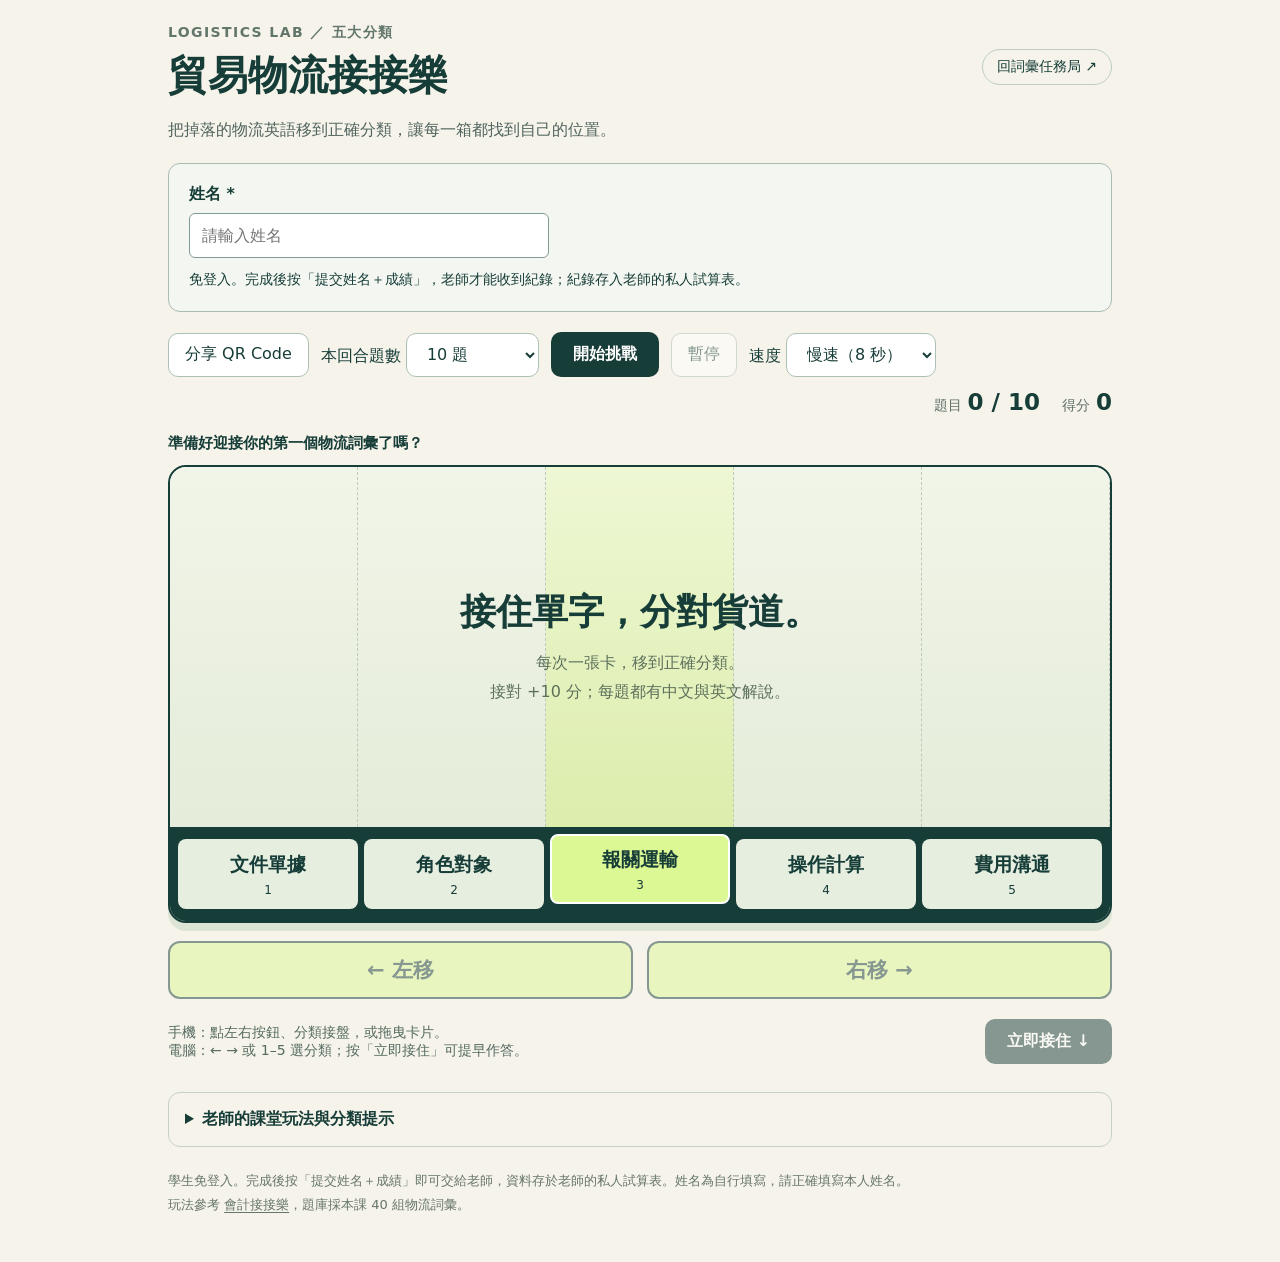
==== commit e380816f: "Connect completed game rounds to private teacher score sheet" ====
--- a/catch.html
+++ b/catch.html
@@ -1,10 +1,10 @@
 <!doctype html><html lang="zh-Hant"><head><meta charset="utf-8"><meta name="viewport" content="width=device-width,initial-scale=1"><meta name="theme-color" content="#173d38"><title>貿易物流接接樂｜五大分類挑戰</title><link rel="stylesheet" href="catch.css?v=5"></head><body><main>
 <header><div><div class="tag">LOGISTICS LAB ／ 五大分類</div><h1>貿易物流接接樂</h1></div><a class="badge" href="./">回詞彙任務局 ↗</a></header><p class="intro">把掉落的物流英語移到正確分類，讓每一箱都找到自己的位置。</p>
-<div class="student-entry" style="margin:20px 0;padding:20px;border:1px solid #aabbb4;border-radius:12px;background:#f4f7f1"><label for="catch-name" style="display:block;font-weight:700;margin-bottom:8px">姓名 <span aria-hidden="true">*</span></label><input id="catch-name" name="student-name" type="text" required maxlength="60" autocomplete="name" placeholder="請輸入姓名" style="width:100%;max-width:360px;padding:12px;font:inherit;border:1px solid #839b92;border-radius:6px" aria-describedby="catch-name-notice"><p id="catch-name-notice" style="font-size:14px;margin:10px 0 0">免登入。姓名僅用於本頁顯示，目前不會上傳姓名或成績；重新整理頁面後需重新填寫。</p></div><div class="toolbar"><button id="share-game" class="secondary">分享 QR Code</button><label>本回合題數 <select id="round-count" class="secondary"><option value="10">10 題</option><option value="20">20 題</option><option value="all">全部 40 題</option></select></label><button id="catch-start" class="primary">開始挑戰</button><button id="catch-pause" class="secondary" disabled>暫停</button><label>速度 <select id="catch-speed" class="secondary"><option value="8000">慢速（8 秒）</option><option value="5000">快速（5 秒）</option></select></label><div class="stats"><div><span>題目</span><b id="catch-count">0 / 10</b></div><div><span>得分</span><b id="catch-score">0</b></div></div></div>
+<div class="student-entry" style="margin:20px 0;padding:20px;border:1px solid #aabbb4;border-radius:12px;background:#f4f7f1"><label for="catch-name" style="display:block;font-weight:700;margin-bottom:8px">姓名 <span aria-hidden="true">*</span></label><input id="catch-name" name="student-name" type="text" required maxlength="60" autocomplete="name" placeholder="請輸入姓名" style="width:100%;max-width:360px;padding:12px;font:inherit;border:1px solid #839b92;border-radius:6px" aria-describedby="catch-name-notice"><p id="catch-name-notice" style="font-size:14px;margin:10px 0 0">免登入。完成後按「提交姓名＋成績」，老師才能收到紀錄；紀錄存入老師的私人試算表。</p></div><div class="toolbar"><button id="share-game" class="secondary">分享 QR Code</button><label>本回合題數 <select id="round-count" class="secondary"><option value="10">10 題</option><option value="20">20 題</option><option value="all">全部 40 題</option></select></label><button id="catch-start" class="primary">開始挑戰</button><button id="catch-pause" class="secondary" disabled>暫停</button><label>速度 <select id="catch-speed" class="secondary"><option value="8000">慢速（8 秒）</option><option value="5000">快速（5 秒）</option></select></label><div class="stats"><div><span>題目</span><b id="catch-count">0 / 10</b></div><div><span>得分</span><b id="catch-score">0</b></div></div></div>
 <div id="current-term" class="current-term" aria-live="polite">準備好迎接你的第一個物流詞彙了嗎？</div>
 <section class="board" aria-label="物流五大分類接物遊戲"><div id="catch-sky" class="sky"><div class="lane"></div><div class="lane"></div><div class="lane active"></div><div class="lane"></div><div class="lane"></div><div id="catch-card" hidden></div><div id="catch-welcome" class="welcome"><strong>接住單字，分對貨道。</strong><span>每次一張卡，移到正確分類。<br>接對 +10 分；每題都有中文與英文解說。</span></div><div id="catch-paused" class="paused" hidden><strong>暫停中</strong><span>按「繼續」再接貨</span></div></div><div id="catch-bins" class="bins" role="group" aria-label="五個物流分類"></div></section>
 <div class="mobile-controls" aria-label="左右移動控制"><button id="move-left" class="move-button" disabled>← 左移</button><button id="move-right" class="move-button" disabled>右移 →</button></div><div class="below"><span class="hint">手機：點左右按鈕、分類接盤，或拖曳卡片。<br>電腦：← → 或 1–5 選分類；按「立即接住」可提早作答。</span><button id="catch-now" class="primary" disabled>立即接住 ↓</button></div>
 <section id="catch-feedback" class="feedback" aria-live="polite" hidden><h2 id="feedback-title"></h2><p id="feedback-text"></p></section><section id="catch-results" class="summary" hidden><h2 id="final-title"></h2><p id="final-text"></p><div class="toolbar"><button id="catch-retry" class="primary">錯題再接一次</button><button id="catch-again" class="secondary">再玩一回合</button></div><div id="catch-review"></div></section>
 <details><summary>老師的課堂玩法與分類提示</summary><p>玩法參考「會計接接樂」。每題出現一個英文詞彙，移動卡片到下方正確的分類，落到底部或按「立即接住」即作答。接完自動進入下一題，下方保留上一題解說。每回合隨機抽題且不重複，可選 10 題、20 題或全部 40 題。答對 10 分、不扣分，可暫停、調速及錯題重練。</p><p>分類依本課詞彙表：例如 Booking 歸「操作計算」、Customs Clearance 歸「報關運輸」、Incoterms 歸「費用溝通」。實務工作可能跨類，本遊戲依教師提供的五類練習。</p><p><a href="resources/vocabulary.csv">下載中英詞彙表</a> · <a href="resources/teacher-guide.md">教師使用說明</a> · <a href="https://github.com/ij-teacher/logistics-vocabulary-game">GitHub 教材與原始碼</a></p></details>
 <dialog id="share-dialog" aria-labelledby="share-title"><h2 id="share-title">分享貿易物流接接樂</h2><p>學生掃碼即可玩，不用登入。</p><img src="assets/catch-qr.svg" width="280" height="280" alt="貿易物流接接樂網址 QR code"><p><a href="https://ij-teacher.github.io/logistics-vocabulary-game/catch.html">ij-teacher.github.io/logistics-vocabulary-game/catch.html</a></p><div class="toolbar"><a class="secondary" href="assets/catch-qr.svg" download="logistics-catch-qr.svg">下載 QR Code</a><button id="print-share" class="primary">列印</button><button id="close-share" class="secondary">關閉</button></div></dialog>
-<footer>學生免登入。姓名及成績目前只在本頁顯示，不會上傳或提交給老師。重新整理會清除姓名與本回合進度。<br>玩法參考 <a href="https://ij-teacher.github.io/accounting-catch-game/">會計接接樂</a>，題庫採本課 40 組物流詞彙。</footer></main><script src="resources/vocabulary.js"></script><script src="catch-engine.js?v=5"></script><script src="catch.js?v=student-name"></script></body></html>
+<footer>學生免登入。完成後按「提交姓名＋成績」即可交給老師，資料存於老師的私人試算表。姓名為自行填寫，請正確填寫本人姓名。<br>玩法參考 <a href="https://ij-teacher.github.io/accounting-catch-game/">會計接接樂</a>，題庫採本課 40 組物流詞彙。</footer></main><script src="resources/vocabulary.js"></script><script src="catch-engine.js?v=5"></script><script src="score-submit.js?v=1"></script><script src="catch.js?v=score-submit"></script></body></html>
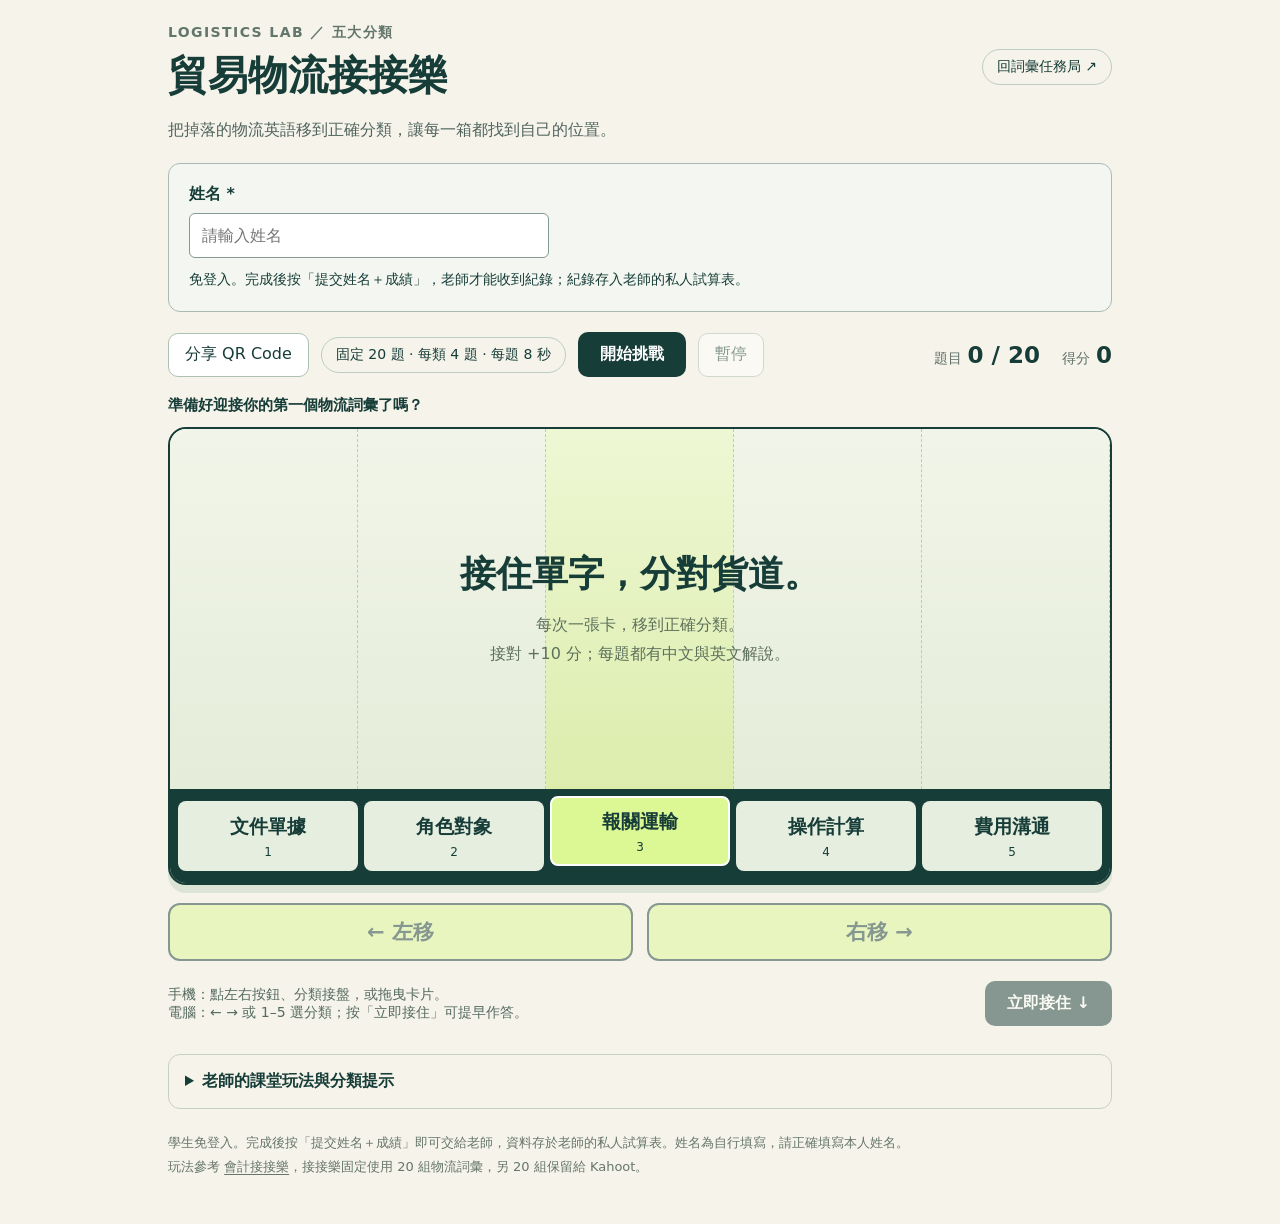
==== commit 7415589e: "Use one fixed 20-question catch round with four terms per category and eight-second timing" ====
--- a/catch.html
+++ b/catch.html
@@ -1,10 +1,10 @@
 <!doctype html><html lang="zh-Hant"><head><meta charset="utf-8"><meta name="viewport" content="width=device-width,initial-scale=1"><meta name="theme-color" content="#173d38"><title>貿易物流接接樂｜五大分類挑戰</title><link rel="stylesheet" href="catch.css?v=5"></head><body><main>
 <header><div><div class="tag">LOGISTICS LAB ／ 五大分類</div><h1>貿易物流接接樂</h1></div><a class="badge" href="./">回詞彙任務局 ↗</a></header><p class="intro">把掉落的物流英語移到正確分類，讓每一箱都找到自己的位置。</p>
-<div class="student-entry" style="margin:20px 0;padding:20px;border:1px solid #aabbb4;border-radius:12px;background:#f4f7f1"><label for="catch-name" style="display:block;font-weight:700;margin-bottom:8px">姓名 <span aria-hidden="true">*</span></label><input id="catch-name" name="student-name" type="text" required maxlength="60" autocomplete="name" placeholder="請輸入姓名" style="width:100%;max-width:360px;padding:12px;font:inherit;border:1px solid #839b92;border-radius:6px" aria-describedby="catch-name-notice"><p id="catch-name-notice" style="font-size:14px;margin:10px 0 0">免登入。完成後按「提交姓名＋成績」，老師才能收到紀錄；紀錄存入老師的私人試算表。</p></div><div class="toolbar"><button id="share-game" class="secondary">分享 QR Code</button><label>本回合題數 <select id="round-count" class="secondary"><option value="10">10 題</option><option value="20">20 題</option><option value="all">全部 40 題</option></select></label><button id="catch-start" class="primary">開始挑戰</button><button id="catch-pause" class="secondary" disabled>暫停</button><label>速度 <select id="catch-speed" class="secondary"><option value="8000">慢速（8 秒）</option><option value="5000">快速（5 秒）</option></select></label><div class="stats"><div><span>題目</span><b id="catch-count">0 / 10</b></div><div><span>得分</span><b id="catch-score">0</b></div></div></div>
+<div class="student-entry" style="margin:20px 0;padding:20px;border:1px solid #aabbb4;border-radius:12px;background:#f4f7f1"><label for="catch-name" style="display:block;font-weight:700;margin-bottom:8px">姓名 <span aria-hidden="true">*</span></label><input id="catch-name" name="student-name" type="text" required maxlength="60" autocomplete="name" placeholder="請輸入姓名" style="width:100%;max-width:360px;padding:12px;font:inherit;border:1px solid #839b92;border-radius:6px" aria-describedby="catch-name-notice"><p id="catch-name-notice" style="font-size:14px;margin:10px 0 0">免登入。完成後按「提交姓名＋成績」，老師才能收到紀錄；紀錄存入老師的私人試算表。</p></div><div class="toolbar"><button id="share-game" class="secondary">分享 QR Code</button><span class="badge">固定 20 題 · 每類 4 題 · 每題 8 秒</span><button id="catch-start" class="primary">開始挑戰</button><button id="catch-pause" class="secondary" disabled>暫停</button><div class="stats"><div><span>題目</span><b id="catch-count">0 / 20</b></div><div><span>得分</span><b id="catch-score">0</b></div></div></div>
 <div id="current-term" class="current-term" aria-live="polite">準備好迎接你的第一個物流詞彙了嗎？</div>
 <section class="board" aria-label="物流五大分類接物遊戲"><div id="catch-sky" class="sky"><div class="lane"></div><div class="lane"></div><div class="lane active"></div><div class="lane"></div><div class="lane"></div><div id="catch-card" hidden></div><div id="catch-welcome" class="welcome"><strong>接住單字，分對貨道。</strong><span>每次一張卡，移到正確分類。<br>接對 +10 分；每題都有中文與英文解說。</span></div><div id="catch-paused" class="paused" hidden><strong>暫停中</strong><span>按「繼續」再接貨</span></div></div><div id="catch-bins" class="bins" role="group" aria-label="五個物流分類"></div></section>
 <div class="mobile-controls" aria-label="左右移動控制"><button id="move-left" class="move-button" disabled>← 左移</button><button id="move-right" class="move-button" disabled>右移 →</button></div><div class="below"><span class="hint">手機：點左右按鈕、分類接盤，或拖曳卡片。<br>電腦：← → 或 1–5 選分類；按「立即接住」可提早作答。</span><button id="catch-now" class="primary" disabled>立即接住 ↓</button></div>
 <section id="catch-feedback" class="feedback" aria-live="polite" hidden><h2 id="feedback-title"></h2><p id="feedback-text"></p></section><section id="catch-results" class="summary" hidden><h2 id="final-title"></h2><p id="final-text"></p><div class="toolbar"><button id="catch-retry" class="primary">錯題再接一次</button><button id="catch-again" class="secondary">再玩一回合</button></div><div id="catch-review"></div></section>
-<details><summary>老師的課堂玩法與分類提示</summary><p>玩法參考「會計接接樂」。每題出現一個英文詞彙，移動卡片到下方正確的分類，落到底部或按「立即接住」即作答。接完自動進入下一題，下方保留上一題解說。每回合隨機抽題且不重複，可選 10 題、20 題或全部 40 題。答對 10 分、不扣分，可暫停、調速及錯題重練。</p><p>分類依本課詞彙表：例如 Booking 歸「操作計算」、Customs Clearance 歸「報關運輸」、Incoterms 歸「費用溝通」。實務工作可能跨類，本遊戲依教師提供的五類練習。</p><p><a href="resources/vocabulary.csv">下載中英詞彙表</a> · <a href="resources/teacher-guide.md">教師使用說明</a> · <a href="https://github.com/ij-teacher/logistics-vocabulary-game">GitHub 教材與原始碼</a></p></details>
+<details><summary>老師的課堂玩法與分類提示</summary><p>玩法參考「會計接接樂」。每題出現一個英文詞彙，移動卡片到下方正確的分類，落到底部或按「立即接住」即作答。接完自動進入下一題，下方保留上一題解說。固定一組 20 題，五個分類各 4 題；所有同學的題目與順序相同，每題固定 8 秒。答對 10 分、滿分 200 分、不扣分，可暫停及錯題重練；再玩一回合仍使用相同題組。</p><p>分類依本課詞彙表：例如 Booking 歸「操作計算」、Customs Clearance 歸「報關運輸」、Incoterms 歸「費用溝通」。實務工作可能跨類，本遊戲依教師提供的五類練習。</p><p><a href="resources/vocabulary.csv">下載中英詞彙表</a> · <a href="resources/teacher-guide.md">教師使用說明</a> · <a href="https://github.com/ij-teacher/logistics-vocabulary-game">GitHub 教材與原始碼</a></p></details>
 <dialog id="share-dialog" aria-labelledby="share-title"><h2 id="share-title">分享貿易物流接接樂</h2><p>學生掃碼即可玩，不用登入。</p><img src="assets/catch-qr.svg" width="280" height="280" alt="貿易物流接接樂網址 QR code"><p><a href="https://ij-teacher.github.io/logistics-vocabulary-game/catch.html">ij-teacher.github.io/logistics-vocabulary-game/catch.html</a></p><div class="toolbar"><a class="secondary" href="assets/catch-qr.svg" download="logistics-catch-qr.svg">下載 QR Code</a><button id="print-share" class="primary">列印</button><button id="close-share" class="secondary">關閉</button></div></dialog>
-<footer>學生免登入。完成後按「提交姓名＋成績」即可交給老師，資料存於老師的私人試算表。姓名為自行填寫，請正確填寫本人姓名。<br>玩法參考 <a href="https://ij-teacher.github.io/accounting-catch-game/">會計接接樂</a>，題庫採本課 40 組物流詞彙。</footer></main><script src="resources/vocabulary.js"></script><script src="catch-engine.js?v=5"></script><script src="score-submit.js?v=1"></script><script src="catch.js?v=score-submit"></script></body></html>
+<footer>學生免登入。完成後按「提交姓名＋成績」即可交給老師，資料存於老師的私人試算表。姓名為自行填寫，請正確填寫本人姓名。<br>玩法參考 <a href="https://ij-teacher.github.io/accounting-catch-game/">會計接接樂</a>，接接樂固定使用 20 組物流詞彙，另 20 組保留給 Kahoot。</footer></main><script src="resources/vocabulary.js"></script><script src="catch-engine.js?v=5"></script><script src="score-submit.js?v=1"></script><script src="catch.js?v=fixed20-20261103"></script></body></html>
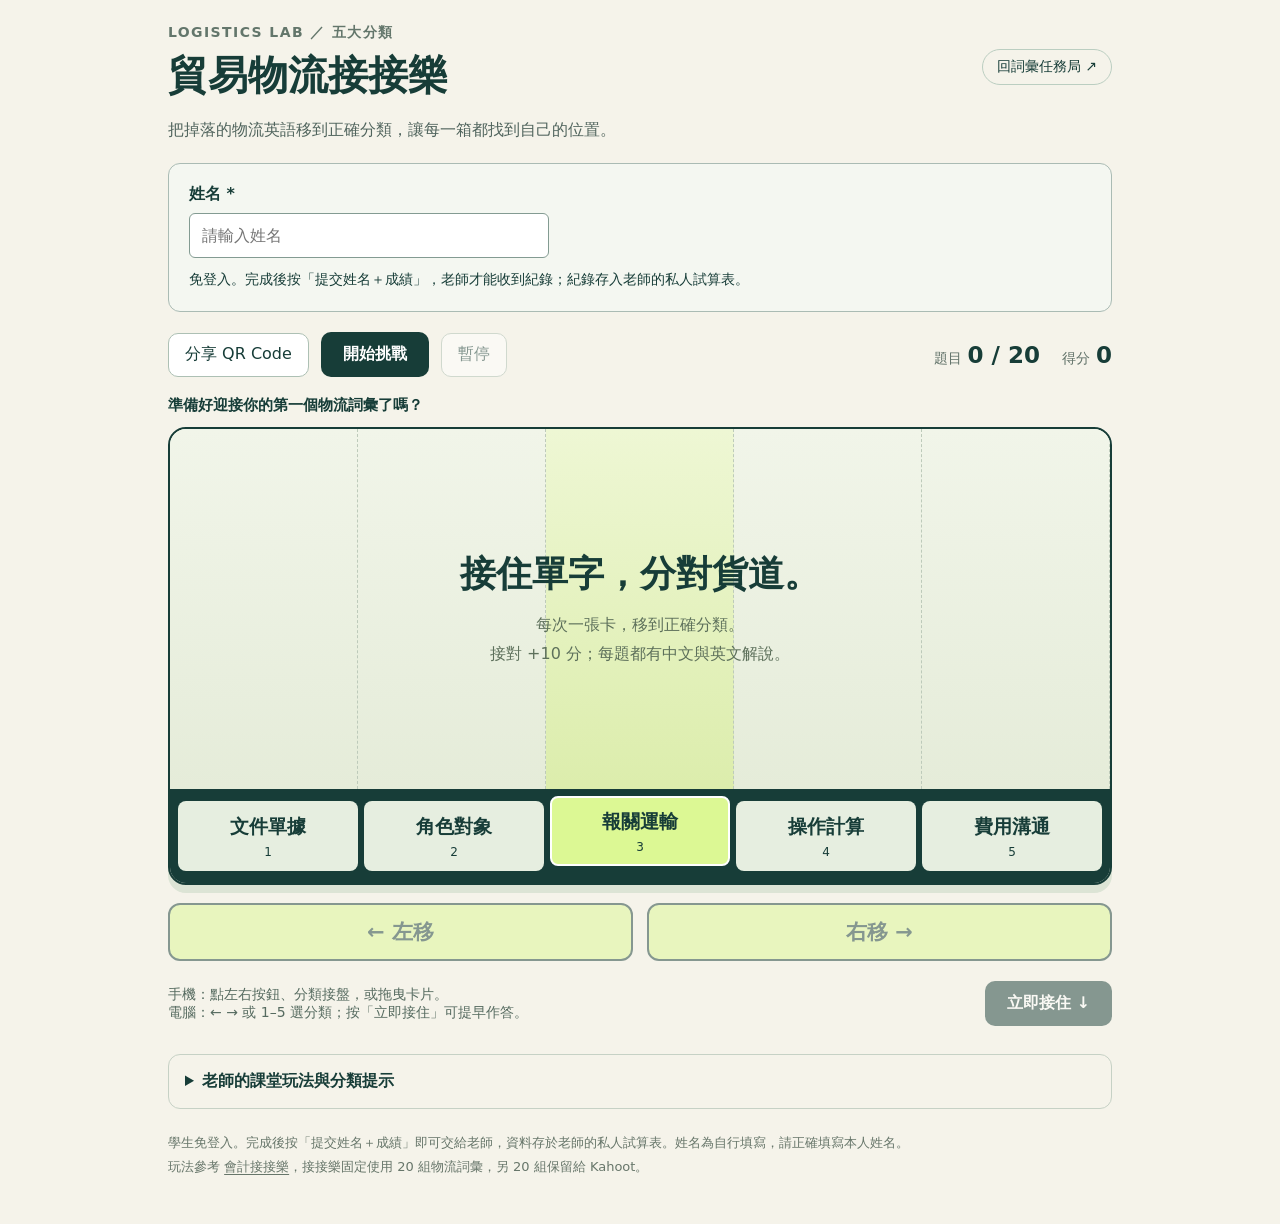
==== commit 0c39d045: "Remove round settings badge from catch game toolbar" ====
--- a/catch.html
+++ b/catch.html
@@ -1,6 +1,6 @@
 <!doctype html><html lang="zh-Hant"><head><meta charset="utf-8"><meta name="viewport" content="width=device-width,initial-scale=1"><meta name="theme-color" content="#173d38"><title>貿易物流接接樂｜五大分類挑戰</title><link rel="stylesheet" href="catch.css?v=5"></head><body><main>
 <header><div><div class="tag">LOGISTICS LAB ／ 五大分類</div><h1>貿易物流接接樂</h1></div><a class="badge" href="./">回詞彙任務局 ↗</a></header><p class="intro">把掉落的物流英語移到正確分類，讓每一箱都找到自己的位置。</p>
-<div class="student-entry" style="margin:20px 0;padding:20px;border:1px solid #aabbb4;border-radius:12px;background:#f4f7f1"><label for="catch-name" style="display:block;font-weight:700;margin-bottom:8px">姓名 <span aria-hidden="true">*</span></label><input id="catch-name" name="student-name" type="text" required maxlength="60" autocomplete="name" placeholder="請輸入姓名" style="width:100%;max-width:360px;padding:12px;font:inherit;border:1px solid #839b92;border-radius:6px" aria-describedby="catch-name-notice"><p id="catch-name-notice" style="font-size:14px;margin:10px 0 0">免登入。完成後按「提交姓名＋成績」，老師才能收到紀錄；紀錄存入老師的私人試算表。</p></div><div class="toolbar"><button id="share-game" class="secondary">分享 QR Code</button><span class="badge">固定 20 題 · 每類 4 題 · 每題 8 秒</span><button id="catch-start" class="primary">開始挑戰</button><button id="catch-pause" class="secondary" disabled>暫停</button><div class="stats"><div><span>題目</span><b id="catch-count">0 / 20</b></div><div><span>得分</span><b id="catch-score">0</b></div></div></div>
+<div class="student-entry" style="margin:20px 0;padding:20px;border:1px solid #aabbb4;border-radius:12px;background:#f4f7f1"><label for="catch-name" style="display:block;font-weight:700;margin-bottom:8px">姓名 <span aria-hidden="true">*</span></label><input id="catch-name" name="student-name" type="text" required maxlength="60" autocomplete="name" placeholder="請輸入姓名" style="width:100%;max-width:360px;padding:12px;font:inherit;border:1px solid #839b92;border-radius:6px" aria-describedby="catch-name-notice"><p id="catch-name-notice" style="font-size:14px;margin:10px 0 0">免登入。完成後按「提交姓名＋成績」，老師才能收到紀錄；紀錄存入老師的私人試算表。</p></div><div class="toolbar"><button id="share-game" class="secondary">分享 QR Code</button><button id="catch-start" class="primary">開始挑戰</button><button id="catch-pause" class="secondary" disabled>暫停</button><div class="stats"><div><span>題目</span><b id="catch-count">0 / 20</b></div><div><span>得分</span><b id="catch-score">0</b></div></div></div>
 <div id="current-term" class="current-term" aria-live="polite">準備好迎接你的第一個物流詞彙了嗎？</div>
 <section class="board" aria-label="物流五大分類接物遊戲"><div id="catch-sky" class="sky"><div class="lane"></div><div class="lane"></div><div class="lane active"></div><div class="lane"></div><div class="lane"></div><div id="catch-card" hidden></div><div id="catch-welcome" class="welcome"><strong>接住單字，分對貨道。</strong><span>每次一張卡，移到正確分類。<br>接對 +10 分；每題都有中文與英文解說。</span></div><div id="catch-paused" class="paused" hidden><strong>暫停中</strong><span>按「繼續」再接貨</span></div></div><div id="catch-bins" class="bins" role="group" aria-label="五個物流分類"></div></section>
 <div class="mobile-controls" aria-label="左右移動控制"><button id="move-left" class="move-button" disabled>← 左移</button><button id="move-right" class="move-button" disabled>右移 →</button></div><div class="below"><span class="hint">手機：點左右按鈕、分類接盤，或拖曳卡片。<br>電腦：← → 或 1–5 選分類；按「立即接住」可提早作答。</span><button id="catch-now" class="primary" disabled>立即接住 ↓</button></div>
